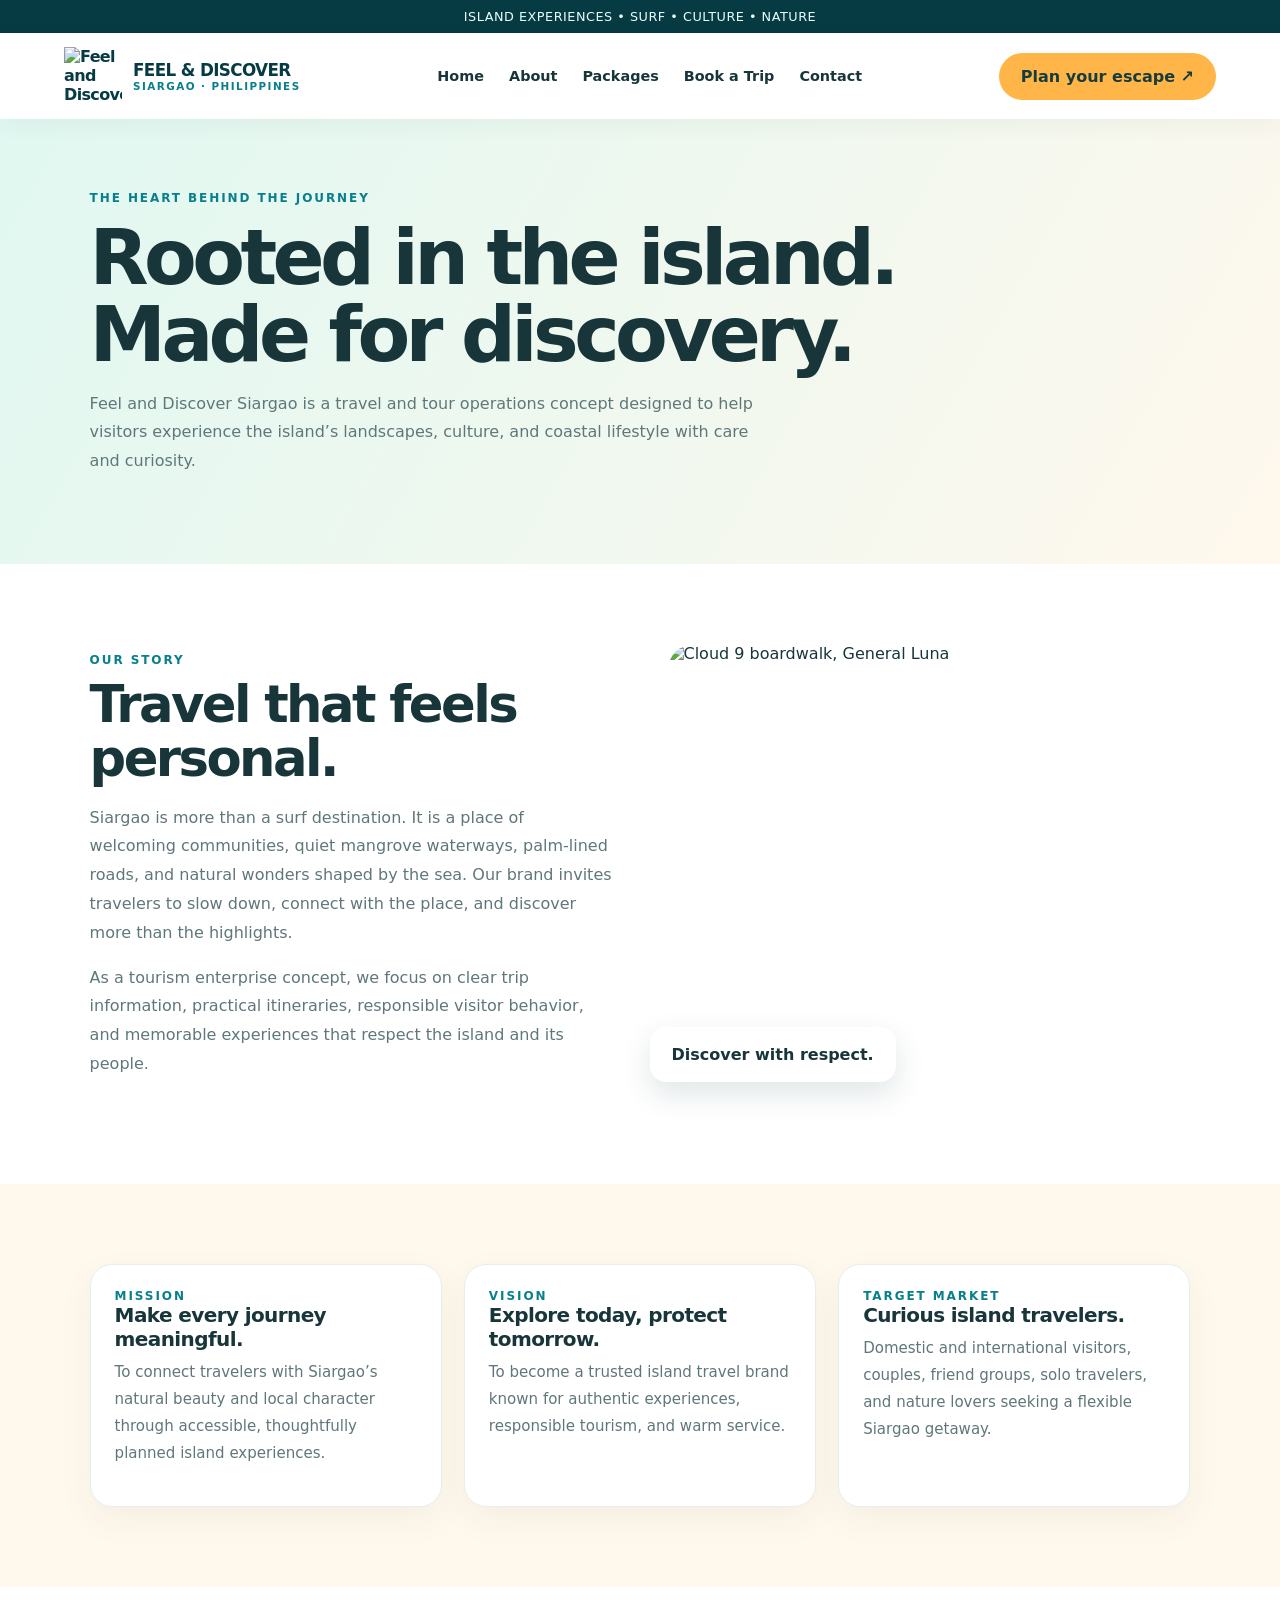
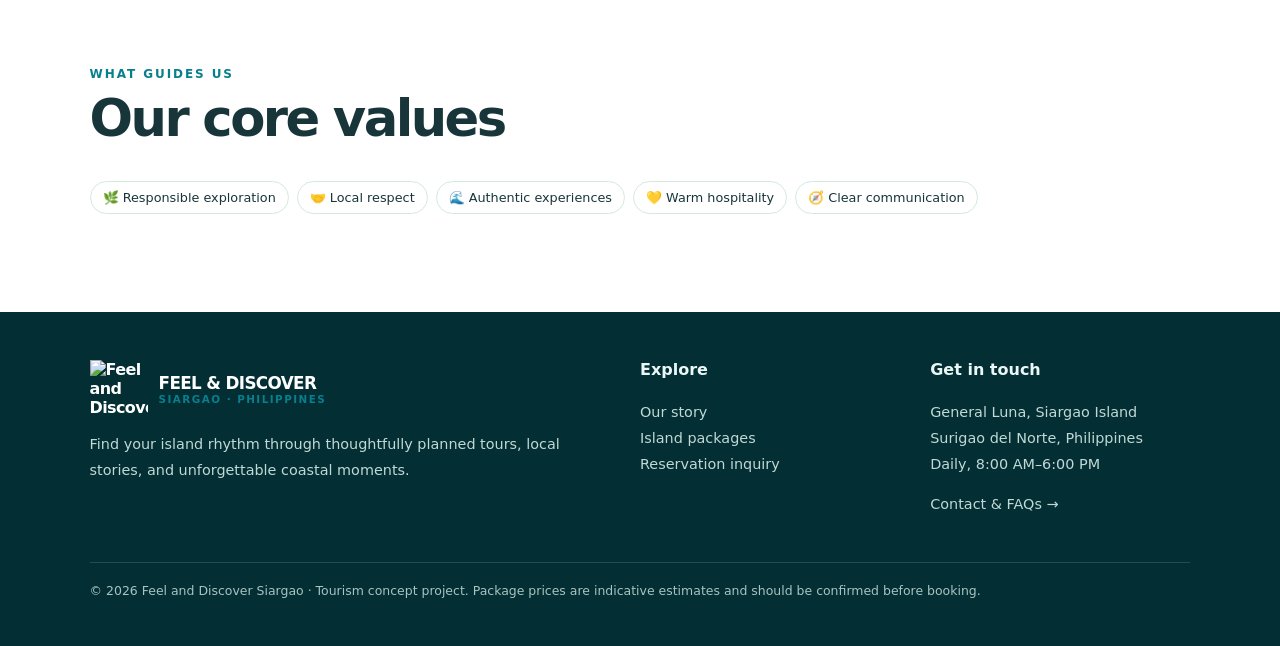
==== about.html @ 490d607e "Add files via upload" ====
<!doctype html><html lang="en"><head><meta charset="utf-8"><meta name="viewport" content="width=device-width,initial-scale=1"><meta name="description" content="Feel and Discover Siargao — island tours, surf culture and nature experiences in the Philippines."><title>About Us | Feel and Discover Siargao</title><link rel="stylesheet" href="styles.css"></head><body><div class="topbar">ISLAND EXPERIENCES • SURF • CULTURE • NATURE</div><nav class="nav"><a class="brand" href="index.html"><img src="assets/logo-siargao.png" alt="Feel and Discover Siargao logo"><span>FEEL & DISCOVER<small>SIARGAO · PHILIPPINES</small></span></a><div class="navlinks"><a href="index.html">Home</a><a href="about.html">About</a><a href="packages.html">Packages</a><a href="booking.html">Book a Trip</a><a href="contact.html">Contact</a></div><a class="btn" href="booking.html">Plan your escape ↗</a></nav>
<header class="pagehero"><div class="eyebrow2">The heart behind the journey</div><h1>Rooted in the island.<br>Made for discovery.</h1><p>Feel and Discover Siargao is a travel and tour operations concept designed to help visitors experience the island’s landscapes, culture, and coastal lifestyle with care and curiosity.</p></header>
<section class="section"><div class="split"><div><div class="eyebrow2">Our story</div><h2>Travel that feels personal.</h2><p>Siargao is more than a surf destination. It is a place of welcoming communities, quiet mangrove waterways, palm-lined roads, and natural wonders shaped by the sea. Our brand invites travelers to slow down, connect with the place, and discover more than the highlights.</p><p>As a tourism enterprise concept, we focus on clear trip information, practical itineraries, responsible visitor behavior, and memorable experiences that respect the island and its people.</p></div><div class="photo-stack"><img src="https://commons.wikimedia.org/wiki/Special:FilePath/Cloud_9_Boardwalk%2C_Siargao.jpg" alt="Cloud 9 boardwalk, General Luna"><div class="floating-note">Discover with respect.</div></div></div></section>
<section class="section soft"><div class="grid"><article class="card"><div class="card-body"><div class="eyebrow2">Mission</div><h3>Make every journey meaningful.</h3><p>To connect travelers with Siargao’s natural beauty and local character through accessible, thoughtfully planned island experiences.</p></div></article><article class="card"><div class="card-body"><div class="eyebrow2">Vision</div><h3>Explore today, protect tomorrow.</h3><p>To become a trusted island travel brand known for authentic experiences, responsible tourism, and warm service.</p></div></article><article class="card"><div class="card-body"><div class="eyebrow2">Target market</div><h3>Curious island travelers.</h3><p>Domestic and international visitors, couples, friend groups, solo travelers, and nature lovers seeking a flexible Siargao getaway.</p></div></article></div></section>
<section class="section"><div class="section-head"><div class="eyebrow2">What guides us</div><h2>Our core values</h2></div><div class="pillrow"><span class="pill">🌿 Responsible exploration</span><span class="pill">🤝 Local respect</span><span class="pill">🌊 Authentic experiences</span><span class="pill">💛 Warm hospitality</span><span class="pill">🧭 Clear communication</span></div></section><footer class="footer"><div class="footer-grid"><div><div class="brand" style="color:white"><img src="assets/logo-siargao.png" alt="Feel and Discover Siargao logo"><span style="color:white">FEEL & DISCOVER<small>SIARGAO · PHILIPPINES</small></span></div><p>Find your island rhythm through thoughtfully planned tours, local stories, and unforgettable coastal moments.</p></div><div><h4>Explore</h4><p><a href="about.html">Our story</a><br><a href="packages.html">Island packages</a><br><a href="booking.html">Reservation inquiry</a></p></div><div><h4>Get in touch</h4><p>General Luna, Siargao Island<br>Surigao del Norte, Philippines<br>Daily, 8:00 AM–6:00 PM</p><p><a href="contact.html">Contact & FAQs →</a></p></div></div><div class="copyright">© 2026 Feel and Discover Siargao · Tourism concept project. Package prices are indicative estimates and should be confirmed before booking.</div></footer><script src="script.js"></script></body></html>
---- styles.css ----
:root{--deep:#063b43;--teal:#087f8c;--aqua:#b8f0e8;--sand:#fff8ed;--sun:#ffb547;--ink:#18363a;--muted:#60777a}
*{box-sizing:border-box}html{scroll-behavior:smooth}body{margin:0;font-family:Inter,system-ui,-apple-system,Segoe UI,sans-serif;color:var(--ink);background:#fff}a{color:inherit;text-decoration:none}img{max-width:100%;display:block}.topbar{background:var(--deep);color:#e7fffb;text-align:center;padding:9px 16px;font-size:.8rem;letter-spacing:.04em}.nav{display:flex;align-items:center;justify-content:space-between;gap:22px;padding:14px clamp(18px,5vw,76px);background:#fff;position:sticky;top:0;z-index:20;box-shadow:0 5px 22px #07383d0d}.brand{display:flex;align-items:center;gap:11px;font-weight:850;color:var(--deep);letter-spacing:-.04em}.brand img{width:58px;height:58px;object-fit:contain}.brand span{display:block;font-size:1.05rem}.brand small{display:block;font-size:.65rem;letter-spacing:.14em;color:var(--teal);font-weight:700}.navlinks{display:flex;align-items:center;gap:25px;font-size:.9rem;font-weight:650}.navlinks a:hover,.navlinks a.active{color:var(--teal)}.btn{display:inline-flex;align-items:center;justify-content:center;background:var(--sun);color:#173c3d;padding:14px 22px;border-radius:999px;font-weight:800;border:0;cursor:pointer;transition:.2s}.btn:hover{transform:translateY(-2px);filter:saturate(1.1)}.btn.dark{background:var(--deep);color:white}.hero{min-height:620px;display:flex;align-items:center;position:relative;color:white;background:linear-gradient(90deg,#032f36d9 0%,#063c43a6 48%,#063c4310 100%),url('https://commons.wikimedia.org/wiki/Special:FilePath/Cloud_9_Boardwalk%2C_Siargao.jpg') center/cover}.hero-content{max-width:760px;padding:80px clamp(22px,8vw,120px)}.eyebrow{text-transform:uppercase;letter-spacing:.18em;font-size:.75rem;font-weight:850;color:#ffd18a}.hero h1{font-size:clamp(3rem,7vw,6.5rem);line-height:.97;letter-spacing:-.065em;margin:18px 0}.hero h1 em{font-style:normal;color:#8ce8dd}.hero p{font-size:1.1rem;line-height:1.8;max-width:590px;color:#effdfb}.actions{display:flex;gap:12px;flex-wrap:wrap;margin-top:28px}.btn.ghost{border:1px solid #ffffffa8;background:#ffffff18;color:white}.section{padding:80px clamp(20px,7vw,100px)}.section.soft{background:var(--sand)}.section.dark{background:var(--deep);color:white}.section-head{max-width:720px;margin-bottom:35px}.section h2{font-size:clamp(2rem,4vw,3.6rem);line-height:1.06;letter-spacing:-.05em;margin:10px 0 18px}.section p{line-height:1.8;color:var(--muted)}.dark p{color:#d0e5e3}.eyebrow2{font-size:.75rem;text-transform:uppercase;letter-spacing:.16em;color:var(--teal);font-weight:850}.grid{display:grid;grid-template-columns:repeat(3,minmax(0,1fr));gap:22px}.card{background:white;border-radius:22px;overflow:hidden;box-shadow:0 12px 36px #063b430d;border:1px solid #e8efeb}.card img{width:100%;height:225px;object-fit:cover}.card-body{padding:24px}.card h3{margin:0 0 8px;font-size:1.25rem;letter-spacing:-.03em}.card p{font-size:.94rem;margin:0 0 15px}.tag{display:inline-block;background:#e7f8f4;color:#12666a;border-radius:30px;padding:6px 10px;font-size:.72rem;font-weight:800}.price{font-size:1.35rem;font-weight:900;color:var(--deep);margin:10px 0}.price small{font-size:.75rem;color:var(--muted);font-weight:500}.split{display:grid;grid-template-columns:1fr 1fr;gap:55px;align-items:center}.photo-stack{position:relative}.photo-stack img{height:460px;width:100%;object-fit:cover;border-radius:26px}.floating-note{position:absolute;bottom:22px;left:-18px;background:white;padding:18px 22px;border-radius:16px;box-shadow:0 12px 30px #063b4320;font-weight:800}.stats{display:grid;grid-template-columns:repeat(3,1fr);gap:15px;margin-top:30px}.stat{border-left:3px solid var(--sun);padding-left:14px}.stat strong{display:block;font-size:1.6rem;color:var(--deep)}.stat span{font-size:.8rem;color:var(--muted)}.pagehero{padding:72px clamp(20px,7vw,100px);background:linear-gradient(120deg,#e0f8f1,#fff8ed);}.pagehero h1{font-size:clamp(2.7rem,6vw,5rem);line-height:1;letter-spacing:-.06em;margin:15px 0}.pagehero p{max-width:680px;line-height:1.8;color:var(--muted)}.package-list{display:grid;grid-template-columns:repeat(2,1fr);gap:24px}.package{display:grid;grid-template-columns:42% 1fr;background:white;border:1px solid #e3ece8;border-radius:22px;overflow:hidden}.package img{height:100%;min-height:300px;object-fit:cover}.package .card-body{padding:25px}.package ul{padding-left:19px;color:var(--muted);line-height:1.8;font-size:.9rem}.form-wrap{max-width:850px;margin:auto;background:white;border:1px solid #e4eeea;border-radius:24px;padding:clamp(22px,5vw,45px);box-shadow:0 15px 45px #073b430b}.form-grid{display:grid;grid-template-columns:1fr 1fr;gap:18px}.field{display:flex;flex-direction:column;gap:8px}.field.full{grid-column:1/-1}.field label{font-size:.85rem;font-weight:750}.field input,.field select,.field textarea{font:inherit;padding:13px 14px;border:1px solid #cfdfda;border-radius:12px;background:#fcfefd;width:100%}.field textarea{min-height:115px;resize:vertical}.notice{background:#fff5df;padding:15px;border-radius:12px;font-size:.86rem;line-height:1.6;color:#6c5428;margin:20px 0}.faq{max-width:850px}.faq details{border-bottom:1px solid #dce8e4;padding:18px 0}.faq summary{font-weight:800;cursor:pointer}.faq details p{margin-bottom:0}.contact-grid{display:grid;grid-template-columns:1fr 1fr;gap:25px}.contact-box{padding:28px;border:1px solid #e2ece7;border-radius:20px}.map{width:100%;height:340px;border:0;border-radius:20px}.footer{background:#032e34;color:#eaf7f4;padding:48px clamp(20px,7vw,100px)}.footer-grid{display:grid;grid-template-columns:2fr 1fr 1fr;gap:30px}.footer p,.footer a{color:#c1d9d5;font-size:.9rem;line-height:1.8}.footer h4{margin-top:0}.copyright{border-top:1px solid #ffffff24;margin-top:30px;padding-top:20px;font-size:.78rem;color:#a6c4c0}.pillrow{display:flex;flex-wrap:wrap;gap:8px;margin:18px 0}.pill{border:1px solid #d4e8e2;padding:8px 12px;border-radius:30px;font-size:.8rem}.center{text-align:center;margin-left:auto;margin-right:auto}.center .section-head{margin-left:auto;margin-right:auto}.small{font-size:.82rem;color:var(--muted)}@media(max-width:850px){.nav{flex-wrap:wrap}.navlinks{order:3;width:100%;overflow:auto;gap:18px;padding:5px 0}.navlinks a{white-space:nowrap}.grid{grid-template-columns:1fr 1fr}.split,.contact-grid{grid-template-columns:1fr}.package-list{grid-template-columns:1fr}.footer-grid{grid-template-columns:1fr 1fr}.photo-stack img{height:350px}}@media(max-width:560px){.hero{min-height:570px}.hero-content{padding-top:65px;padding-bottom:65px}.grid{grid-template-columns:1fr}.form-grid{grid-template-columns:1fr}.field.full{grid-column:auto}.package{grid-template-columns:1fr}.package img{height:220px;min-height:0}.footer-grid{grid-template-columns:1fr}.stats{gap:8px}.stat strong{font-size:1.25rem}}
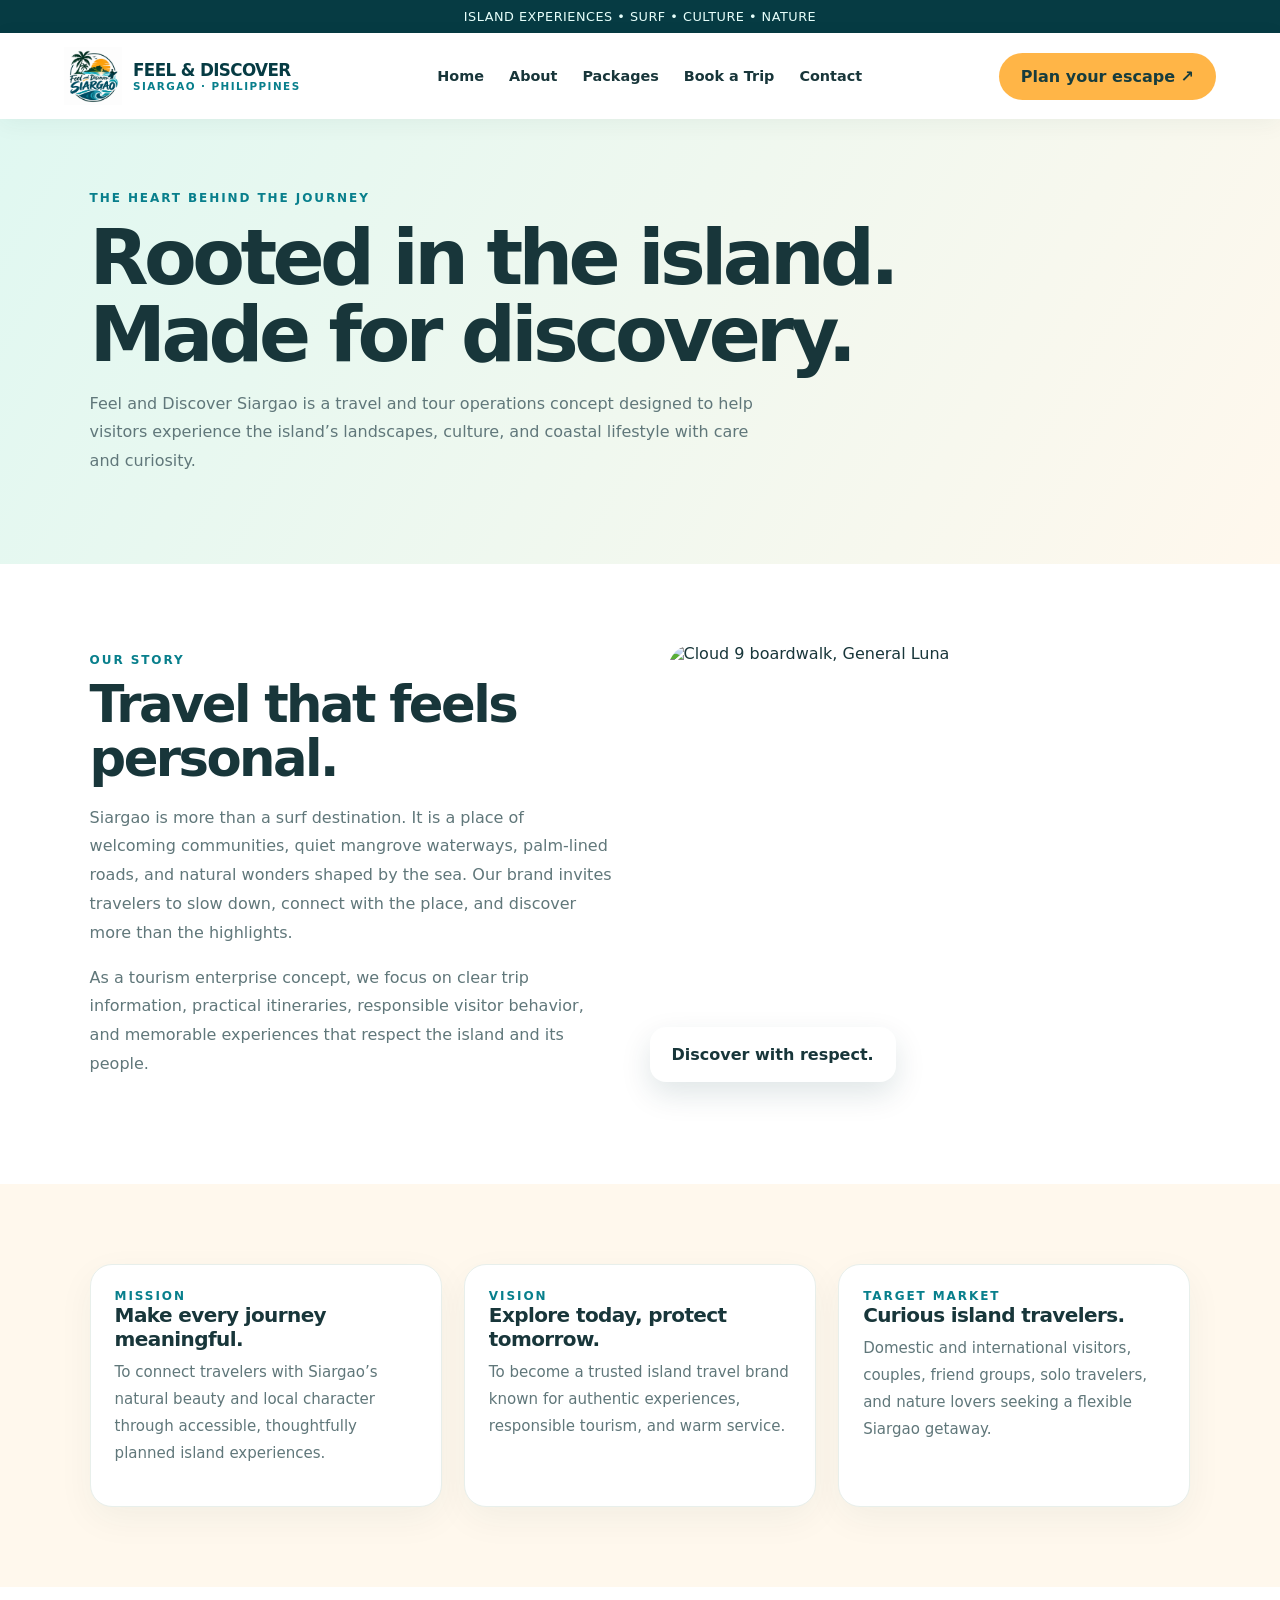
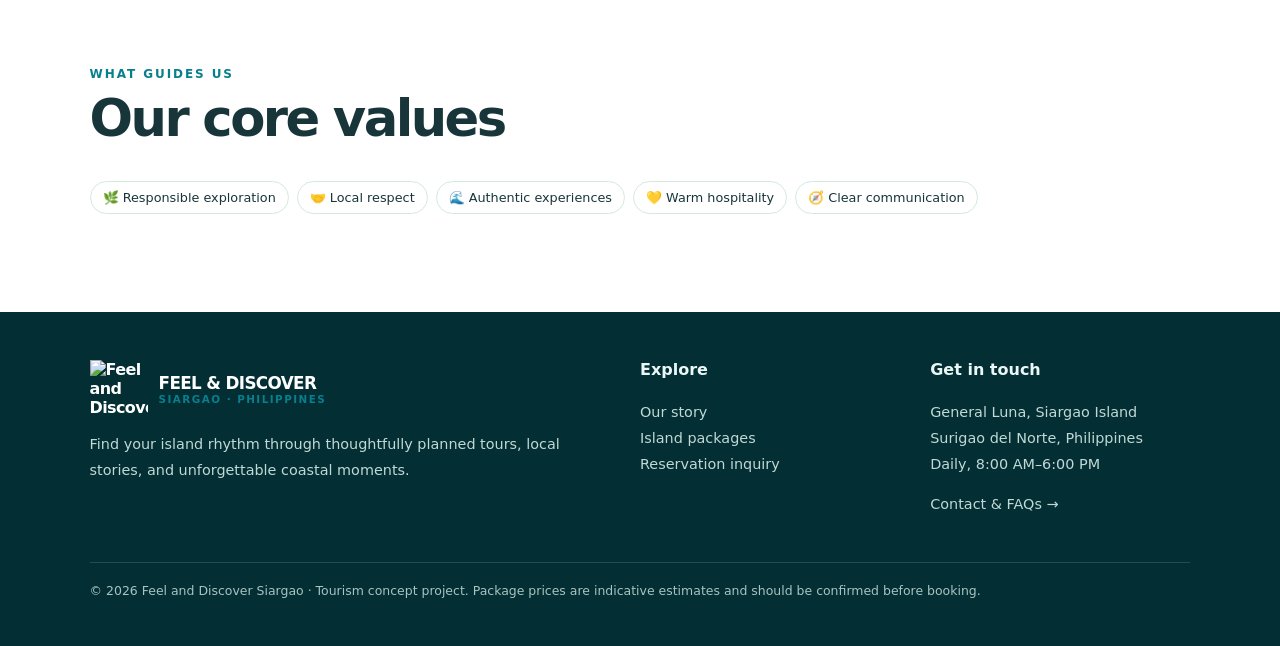
==== commit 5638477c: "Add files via upload" ====
--- a/about.html
+++ b/about.html
@@ -1,4 +1,4 @@
-<!doctype html><html lang="en"><head><meta charset="utf-8"><meta name="viewport" content="width=device-width,initial-scale=1"><meta name="description" content="Feel and Discover Siargao — island tours, surf culture and nature experiences in the Philippines."><title>About Us | Feel and Discover Siargao</title><link rel="stylesheet" href="styles.css"></head><body><div class="topbar">ISLAND EXPERIENCES • SURF • CULTURE • NATURE</div><nav class="nav"><a class="brand" href="index.html"><img src="assets/logo-siargao.png" alt="Feel and Discover Siargao logo"><span>FEEL & DISCOVER<small>SIARGAO · PHILIPPINES</small></span></a><div class="navlinks"><a href="index.html">Home</a><a href="about.html">About</a><a href="packages.html">Packages</a><a href="booking.html">Book a Trip</a><a href="contact.html">Contact</a></div><a class="btn" href="booking.html">Plan your escape ↗</a></nav>
+<!doctype html><html lang="en"><head><meta charset="utf-8"><meta name="viewport" content="width=device-width,initial-scale=1"><meta name="description" content="Feel and Discover Siargao — island tours, surf culture and nature experiences in the Philippines."><title>About Us | Feel and Discover Siargao</title><link rel="stylesheet" href="styles.css"></head><body><div class="topbar">ISLAND EXPERIENCES • SURF • CULTURE • NATURE</div><nav class="nav"><a class="brand" href="index.html"><img src="logo-siargao.png" alt="Feel and Discover Siargao logo"><span>FEEL & DISCOVER<small>SIARGAO · PHILIPPINES</small></span></a><div class="navlinks"><a href="index.html">Home</a><a href="about.html">About</a><a href="packages.html">Packages</a><a href="booking.html">Book a Trip</a><a href="contact.html">Contact</a></div><a class="btn" href="booking.html">Plan your escape ↗</a></nav>
 <header class="pagehero"><div class="eyebrow2">The heart behind the journey</div><h1>Rooted in the island.<br>Made for discovery.</h1><p>Feel and Discover Siargao is a travel and tour operations concept designed to help visitors experience the island’s landscapes, culture, and coastal lifestyle with care and curiosity.</p></header>
 <section class="section"><div class="split"><div><div class="eyebrow2">Our story</div><h2>Travel that feels personal.</h2><p>Siargao is more than a surf destination. It is a place of welcoming communities, quiet mangrove waterways, palm-lined roads, and natural wonders shaped by the sea. Our brand invites travelers to slow down, connect with the place, and discover more than the highlights.</p><p>As a tourism enterprise concept, we focus on clear trip information, practical itineraries, responsible visitor behavior, and memorable experiences that respect the island and its people.</p></div><div class="photo-stack"><img src="https://commons.wikimedia.org/wiki/Special:FilePath/Cloud_9_Boardwalk%2C_Siargao.jpg" alt="Cloud 9 boardwalk, General Luna"><div class="floating-note">Discover with respect.</div></div></div></section>
 <section class="section soft"><div class="grid"><article class="card"><div class="card-body"><div class="eyebrow2">Mission</div><h3>Make every journey meaningful.</h3><p>To connect travelers with Siargao’s natural beauty and local character through accessible, thoughtfully planned island experiences.</p></div></article><article class="card"><div class="card-body"><div class="eyebrow2">Vision</div><h3>Explore today, protect tomorrow.</h3><p>To become a trusted island travel brand known for authentic experiences, responsible tourism, and warm service.</p></div></article><article class="card"><div class="card-body"><div class="eyebrow2">Target market</div><h3>Curious island travelers.</h3><p>Domestic and international visitors, couples, friend groups, solo travelers, and nature lovers seeking a flexible Siargao getaway.</p></div></article></div></section>
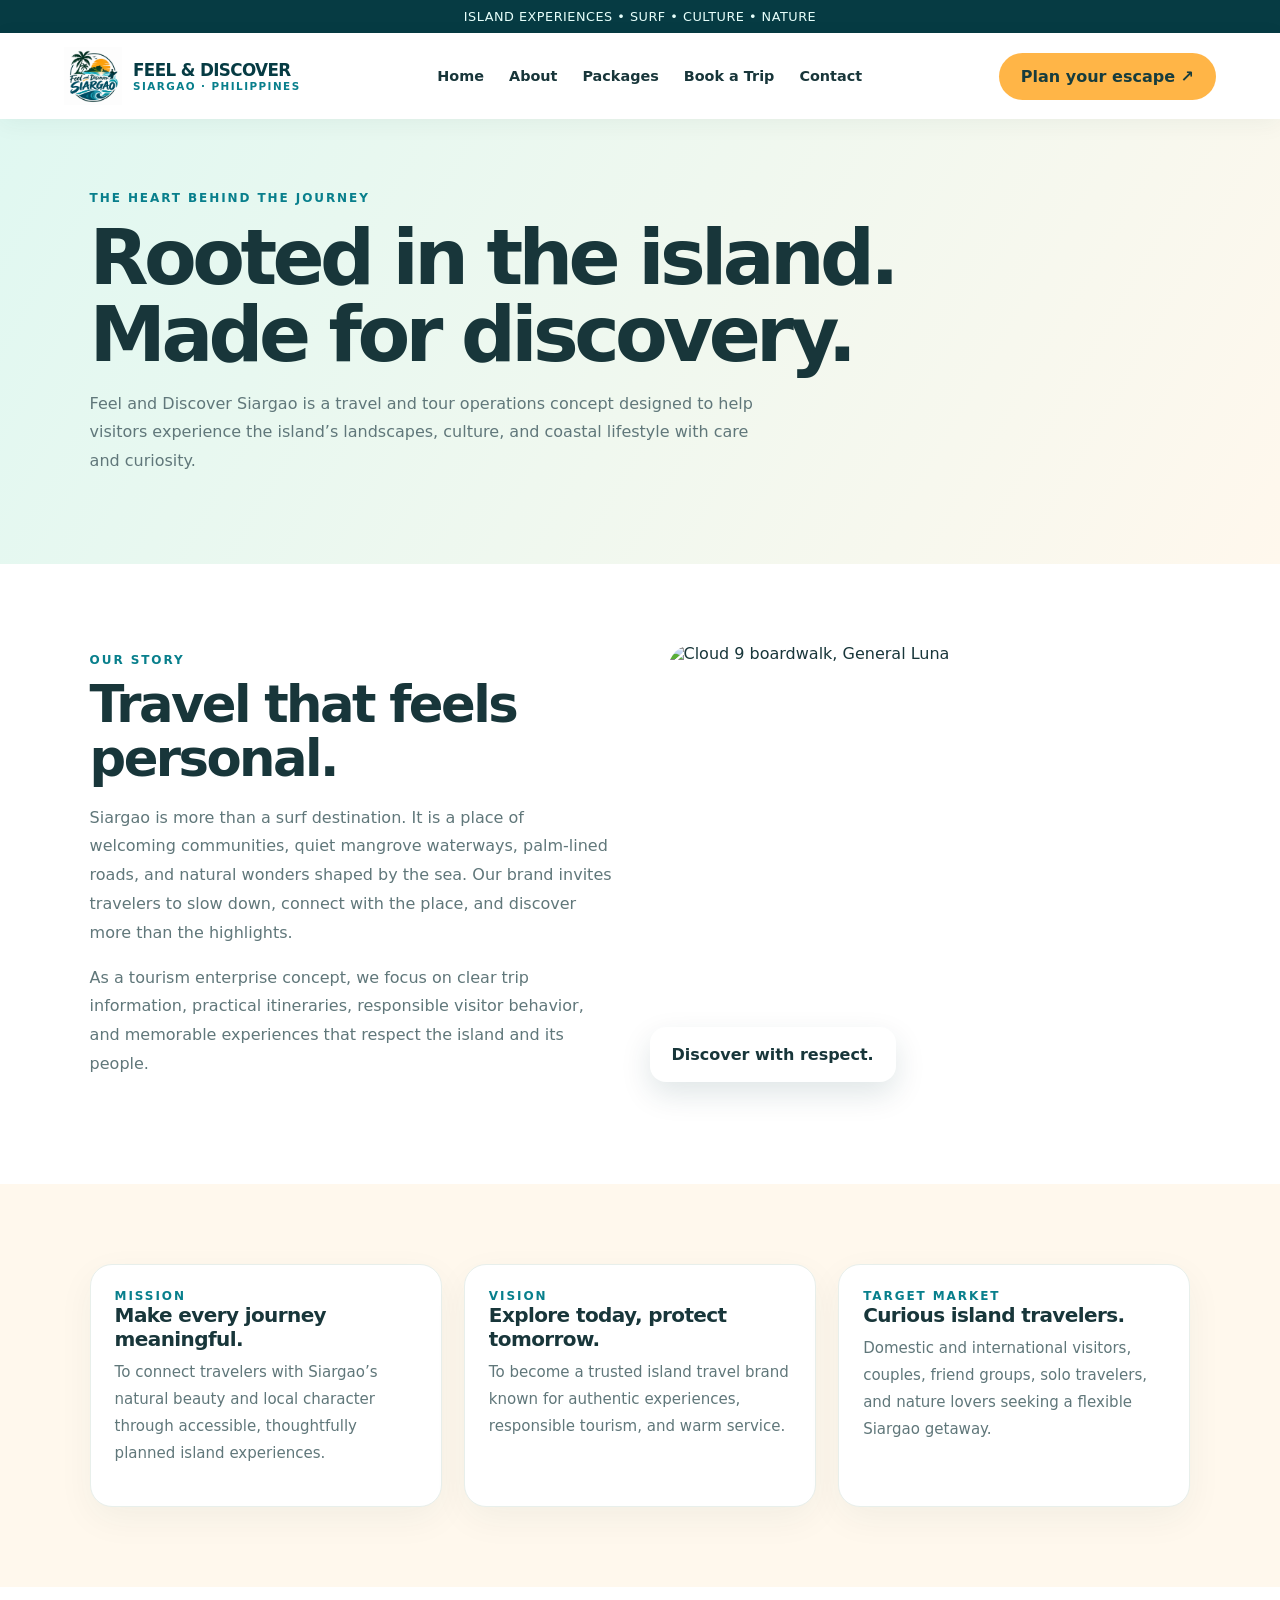
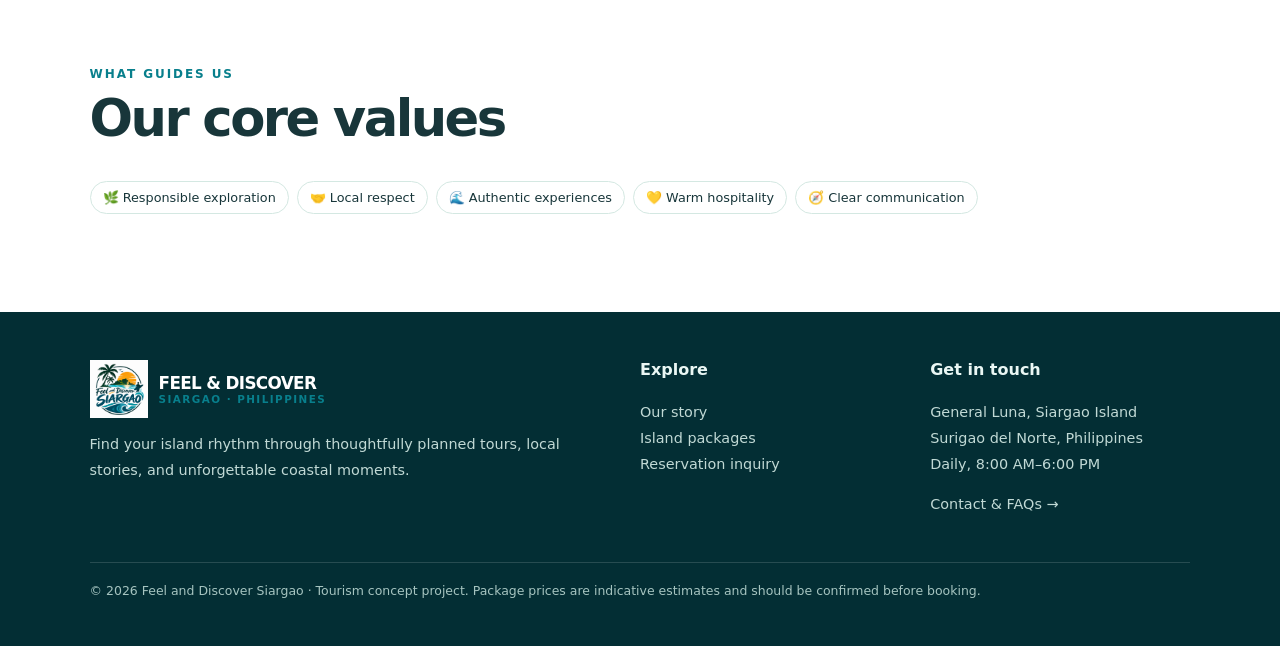
==== commit 2d16a893: "Add core values section to about.html" ====
--- a/about.html
+++ b/about.html
@@ -2,4 +2,4 @@
 <header class="pagehero"><div class="eyebrow2">The heart behind the journey</div><h1>Rooted in the island.<br>Made for discovery.</h1><p>Feel and Discover Siargao is a travel and tour operations concept designed to help visitors experience the island’s landscapes, culture, and coastal lifestyle with care and curiosity.</p></header>
 <section class="section"><div class="split"><div><div class="eyebrow2">Our story</div><h2>Travel that feels personal.</h2><p>Siargao is more than a surf destination. It is a place of welcoming communities, quiet mangrove waterways, palm-lined roads, and natural wonders shaped by the sea. Our brand invites travelers to slow down, connect with the place, and discover more than the highlights.</p><p>As a tourism enterprise concept, we focus on clear trip information, practical itineraries, responsible visitor behavior, and memorable experiences that respect the island and its people.</p></div><div class="photo-stack"><img src="https://commons.wikimedia.org/wiki/Special:FilePath/Cloud_9_Boardwalk%2C_Siargao.jpg" alt="Cloud 9 boardwalk, General Luna"><div class="floating-note">Discover with respect.</div></div></div></section>
 <section class="section soft"><div class="grid"><article class="card"><div class="card-body"><div class="eyebrow2">Mission</div><h3>Make every journey meaningful.</h3><p>To connect travelers with Siargao’s natural beauty and local character through accessible, thoughtfully planned island experiences.</p></div></article><article class="card"><div class="card-body"><div class="eyebrow2">Vision</div><h3>Explore today, protect tomorrow.</h3><p>To become a trusted island travel brand known for authentic experiences, responsible tourism, and warm service.</p></div></article><article class="card"><div class="card-body"><div class="eyebrow2">Target market</div><h3>Curious island travelers.</h3><p>Domestic and international visitors, couples, friend groups, solo travelers, and nature lovers seeking a flexible Siargao getaway.</p></div></article></div></section>
-<section class="section"><div class="section-head"><div class="eyebrow2">What guides us</div><h2>Our core values</h2></div><div class="pillrow"><span class="pill">🌿 Responsible exploration</span><span class="pill">🤝 Local respect</span><span class="pill">🌊 Authentic experiences</span><span class="pill">💛 Warm hospitality</span><span class="pill">🧭 Clear communication</span></div></section><footer class="footer"><div class="footer-grid"><div><div class="brand" style="color:white"><img src="assets/logo-siargao.png" alt="Feel and Discover Siargao logo"><span style="color:white">FEEL & DISCOVER<small>SIARGAO · PHILIPPINES</small></span></div><p>Find your island rhythm through thoughtfully planned tours, local stories, and unforgettable coastal moments.</p></div><div><h4>Explore</h4><p><a href="about.html">Our story</a><br><a href="packages.html">Island packages</a><br><a href="booking.html">Reservation inquiry</a></p></div><div><h4>Get in touch</h4><p>General Luna, Siargao Island<br>Surigao del Norte, Philippines<br>Daily, 8:00 AM–6:00 PM</p><p><a href="contact.html">Contact & FAQs →</a></p></div></div><div class="copyright">© 2026 Feel and Discover Siargao · Tourism concept project. Package prices are indicative estimates and should be confirmed before booking.</div></footer><script src="script.js"></script></body></html>+<section class="section"><div class="section-head"><div class="eyebrow2">What guides us</div><h2>Our core values</h2></div><div class="pillrow"><span class="pill">🌿 Responsible exploration</span><span class="pill">🤝 Local respect</span><span class="pill">🌊 Authentic experiences</span><span class="pill">💛 Warm hospitality</span><span class="pill">🧭 Clear communication</span></div></section><footer class="footer"><div class="footer-grid"><div><div class="brand" style="color:white"><img src="logo-siargao.png" alt="Feel and Discover Siargao logo"><span style="color:white">FEEL & DISCOVER<small>SIARGAO · PHILIPPINES</small></span></div><p>Find your island rhythm through thoughtfully planned tours, local stories, and unforgettable coastal moments.</p></div><div><h4>Explore</h4><p><a href="about.html">Our story</a><br><a href="packages.html">Island packages</a><br><a href="booking.html">Reservation inquiry</a></p></div><div><h4>Get in touch</h4><p>General Luna, Siargao Island<br>Surigao del Norte, Philippines<br>Daily, 8:00 AM–6:00 PM</p><p><a href="contact.html">Contact & FAQs →</a></p></div></div><div class="copyright">© 2026 Feel and Discover Siargao · Tourism concept project. Package prices are indicative estimates and should be confirmed before booking.</div></footer><script src="script.js"></script></body></html>
